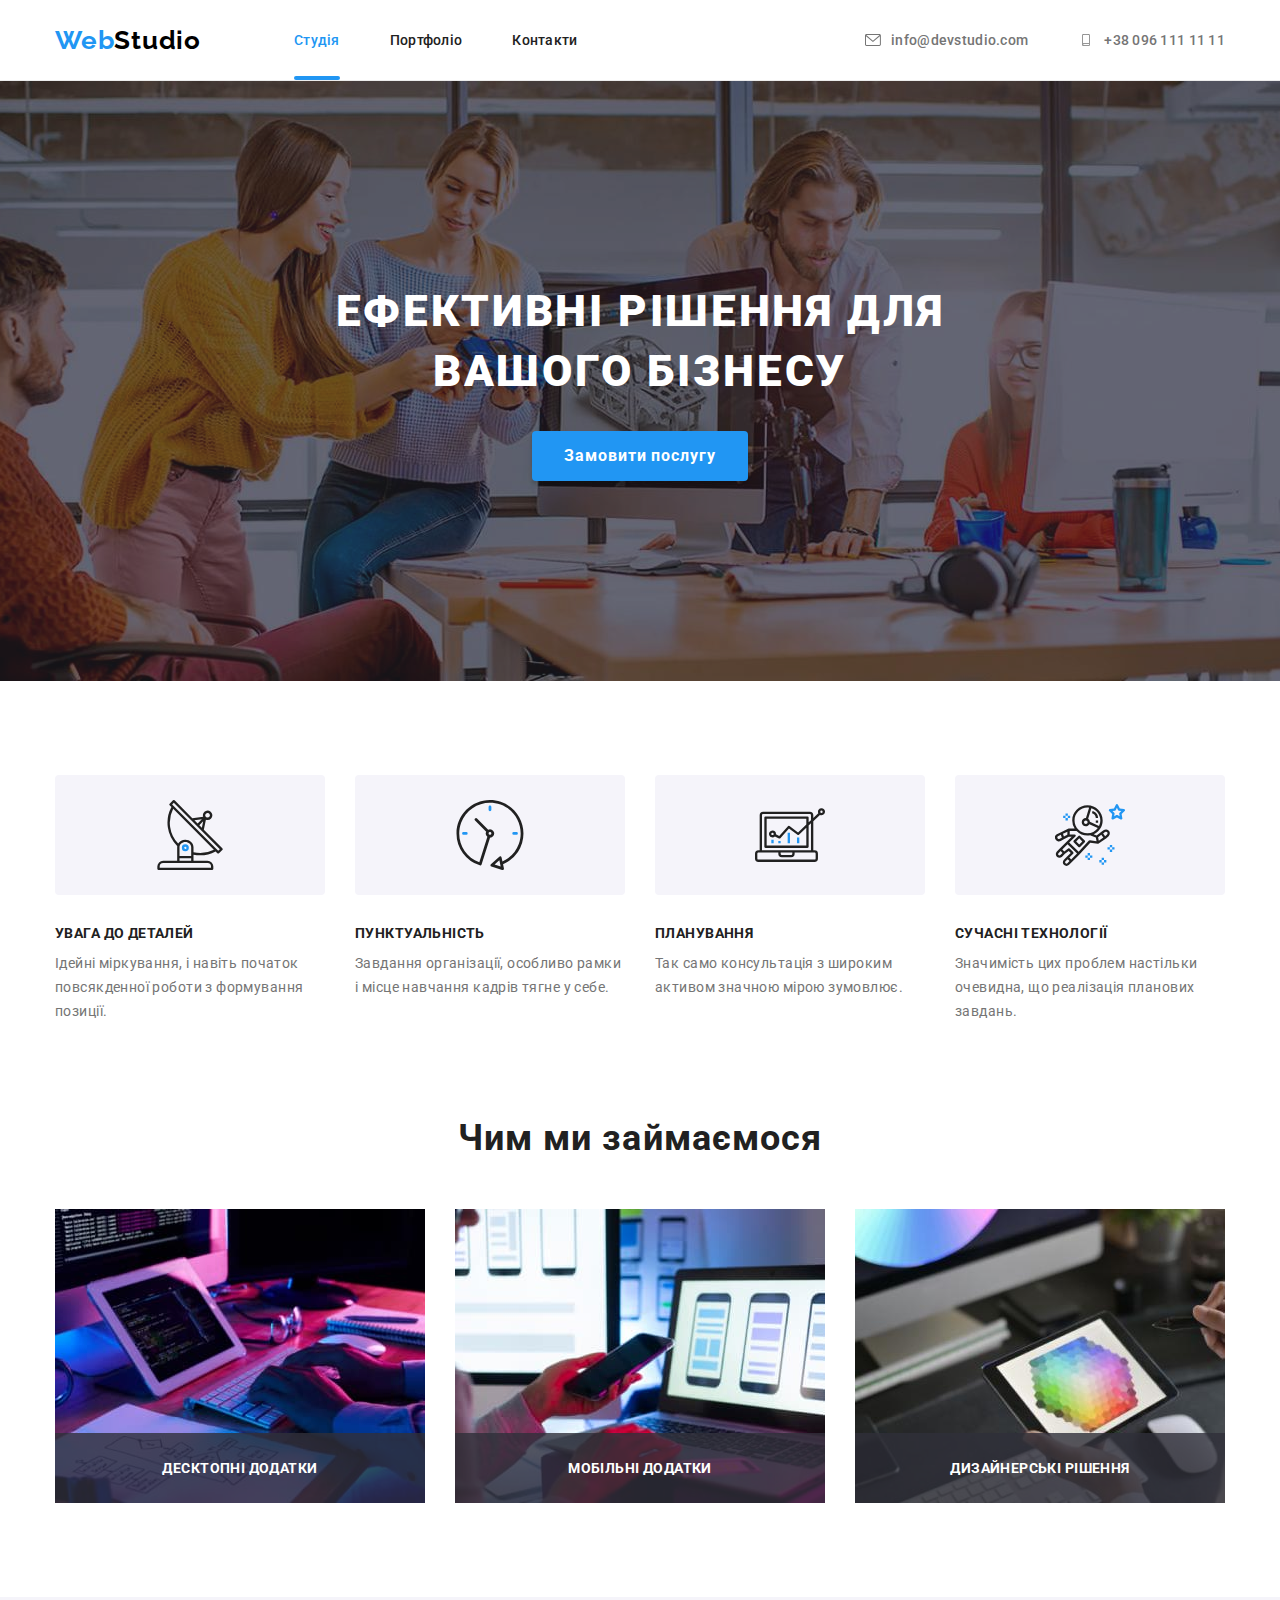
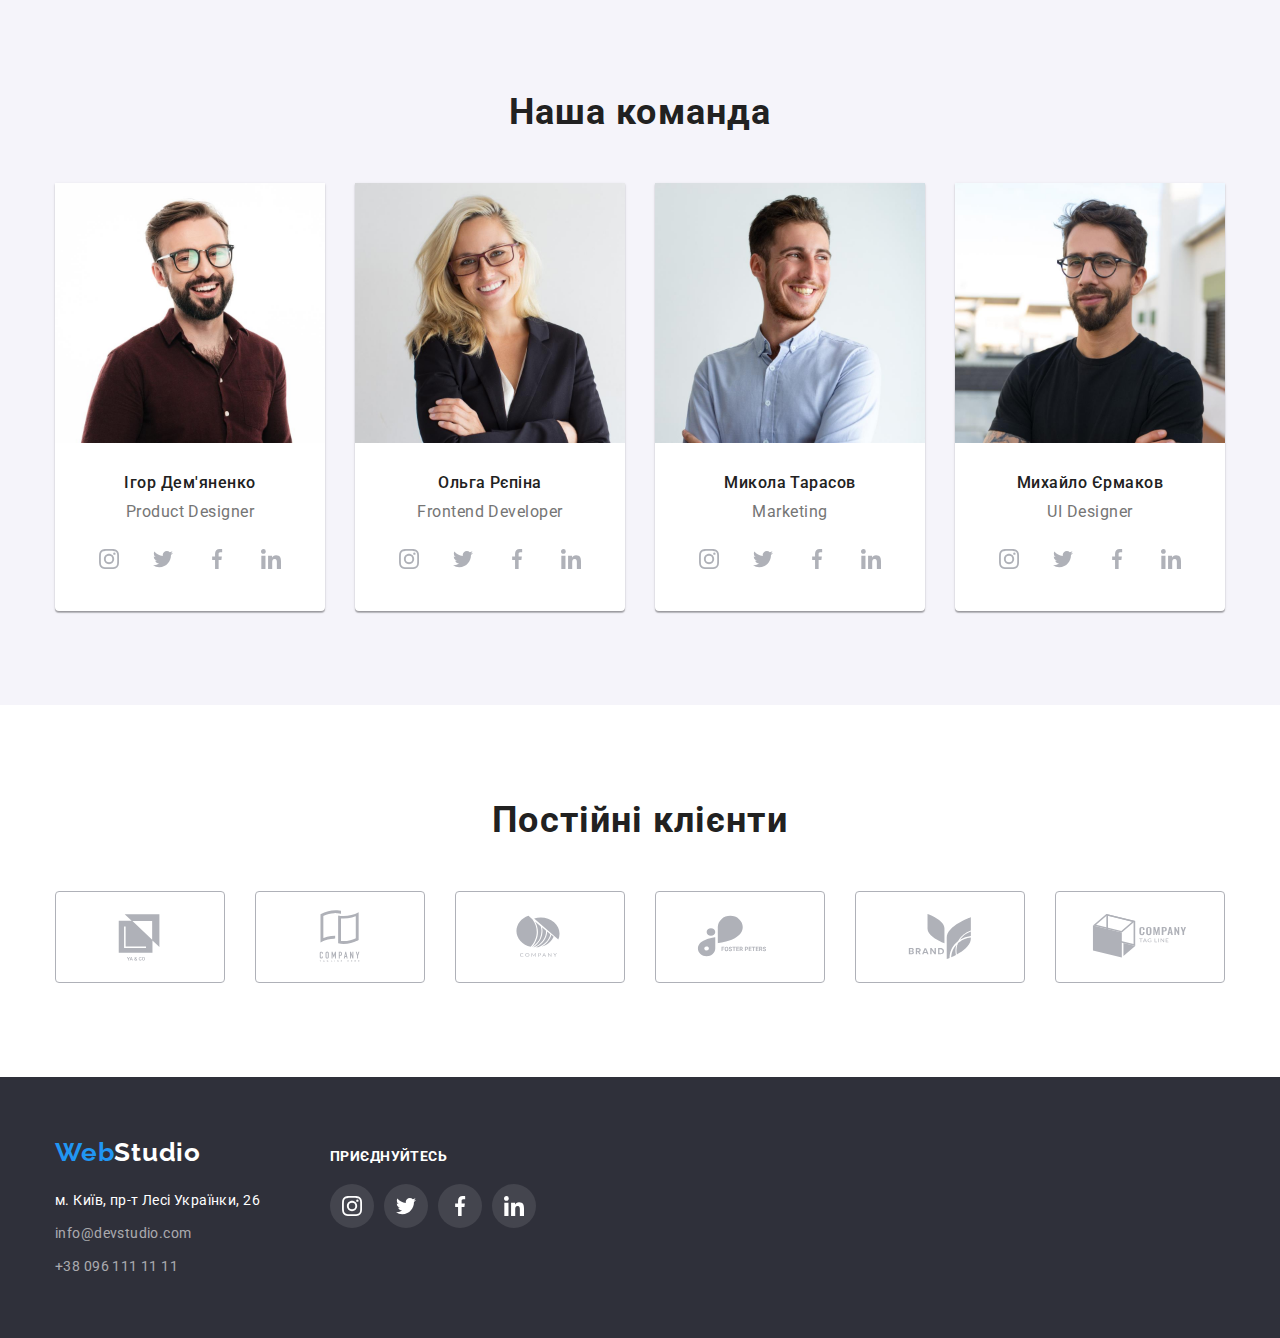
==== index.html @ 4a7755b4 "Initial commit" ====
<!DOCTYPE html>
<html lang="uk">
  <head>
    <meta charset="UTF-8" />
    <meta http-equiv="X-UA-Compatible" content="IE=edge" />
    <meta name="viewport" content="width=device-width, initial-scale=1.0" />
    <title>WebStudio</title>
    <!-- Fonts -->
    <link rel="preconnect" href="https://fonts.googleapis.com" />
    <link rel="preconnect" href="https://fonts.gstatic.com" crossorigin />
    <link
      href="https://fonts.googleapis.com/css2?family=Raleway:wght@700&family=Roboto:wght@400;500;700;900&display=swap"
      rel="stylesheet"
    />

    <!-- Modern normalized -->

    <link rel="stylesheet" href="./css/modern-normalized.css" />

    <!-- Custom styles -->
    <link rel="stylesheet" href="./css/styles.css" />
  </head>

  <body class="page">
    <header class="header">
      <div class="container header-container">
        <a class="logo" href="./index.html" lang="en"><span class="accent">Web</span>Studio</a>
        <nav class="nav">
          <ul class="list header-nav-list">
            <li class="list-item">
              <a class="header-nav-link link active" href="./index.html">Студія</a>
            </li>
            <li>
              <a class="header-nav-link link" href="./portfolio.html">Портфоліо</a>
            </li>
            <li>
              <a class="header-nav-link link" href="">Контакти</a>
            </li>
          </ul>
        </nav>

        <div class="header-contacts">
          <ul class="header-list-contacts list">
            <li class="list-item">
              <a class="header-nav-link link" href="mailto:info@devstudio.com" lang="en"
                ><svg class="icon-nav" width="16" height="12">
                  <use href="./images/icons.svg#envelope"></use>
                </svg>
                info@devstudio.com</a
              >
            </li>
            <li class="list-item">
              <a class="header-nav-link link" href="tel:+380961111111"
                ><svg class="icon-nav" width="16" height="12">
                  <use href="./images/icons.svg#smartphone"></use>
                </svg>
                +38 096 111 11 11</a
              >
            </li>
          </ul>
        </div>
      </div>
    </header>

    <main>
      <!-- Шапка-->
      <section class="section-tittle">
        <div class="container hero-container">
          <h1 class="maine-tittle">Ефективні рішення для вашого бізнесу</h1>
          <button class="maine-btn" type="button" data-modal-open>Замовити послугу</button>
        </div>
      </section>

      <!-- Особливості -->
      <section class="section-peculiarity section">
        <div class="container peculiarity-container">
          <h2 hidden>Опис особливостей</h2>
          <ul class="list-peculiarity list">
            <li>
              <div class="group-peculiarity">
                <svg class="peculiarity-icon" width="70" height="70">
                  <use href="./images/icons.svg#antenna"></use>
                </svg>
              </div>
              <h3 class="subtitle-peculiarity">УВАГА ДО ДЕТАЛЕЙ</h3>
              <p class="desc-peculiarity"
                >Ідейні міркування, і навіть початок повсякденної роботи з формування позиції.</p
              >
            </li>
            <li>
              <div class="group-peculiarity">
                <svg class="peculiarity-icon" width="70" height="70">
                  <use href="./images/icons.svg#clock"></use>
                </svg>
              </div>
              <h3 class="subtitle-peculiarity">ПУНКТУАЛЬНІСТЬ</h3>
              <p class="desc-peculiarity"
                >Завдання організації, особливо рамки і місце навчання кадрів тягне у себе.</p
              >
            </li>
            <li>
              <div class="group-peculiarity">
                <svg class="peculiarity-icon" width="70" height="70">
                  <use href="./images/icons.svg#diagram"></use>
                </svg>
              </div>
              <h3 class="subtitle-peculiarity">ПЛАНУВАННЯ</h3>
              <p class="desc-peculiarity"
                >Так само консультація з широким активом значною мірою зумовлює.</p
              >
            </li>
            <li>
              <div class="group-peculiarity">
                <svg class="peculiarity-icon" width="70" height="70">
                  <use href="./images/icons.svg#astronaut"></use>
                </svg>
              </div>
              <h3 class="subtitle-peculiarity">СУЧАСНІ ТЕХНОЛОГІЇ</h3>
              <p class="desc-peculiarity"
                >Значимість цих проблем настільки очевидна, що реалізація планових завдань.</p
              >
            </li>
          </ul>
        </div>
      </section>

      <!-- Чим ми займаємося -->
      <section class="section-benefits section">
        <div class="container benefits-container">
          <h2 class="title-benefits">Чим ми займаємося</h2>
          <div class="benefits-group">
            <ul class="list-benefits list">
              <li class="item-benefits">
                <div class="thumb-benefits">
                  <img
                    class="img-benefits img"
                    src="./images/web-studio/box-1.jpeg"
                    alt="фото роботи над версткою сайту"
                    width="370"
                    height="294"
                  />
                  <div class="thumb-benif-group"
                    ><p class="thumb-benif-desc">Десктопні додатки</p></div
                  >
                </div>
              </li>
              <li class="item-benefits">
                <div class="thumb-benefits">
                  <img
                    class="img-benefits img"
                    src="./images/web-studio/box-2.jpeg"
                    alt="фото адаптації сторінки на мобільни пристрої"
                    width="370"
                    height="294"
                  />
                  <div class="thumb-benif-group"
                    ><p class="thumb-benif-desc">Мобільні додатки</p></div
                  >
                </div>
              </li>
              <li class="item-benefits">
                <div class="thumb-benefits">
                  <img
                    class="img-benefits img"
                    src="./images/web-studio/box-3.jpeg"
                    alt="фото оптимізації кольорів"
                    width="370"
                    height="294"
                  />
                  <div class="thumb-benif-group"
                    ><p class="thumb-benif-desc">Дизайнерські рішення </p></div
                  >
                </div>
              </li>
            </ul>
          </div>
        </div>
      </section>

      <!-- Наша команда -->
      <section class="section-team section">
        <div class="container team-container">
          <h2 class="title-team">Наша команда</h2>

          <ul class="list-team list">
            <li class="item-team">
              <img
                class="img-team img"
                src="./images/teams/img-1.jpeg"
                alt="фото менеджера команди"
                width="270"
                height="260"
              />
              <div class="team-wrap">
                <h3 class="subtitle-team">Ігор Дем'яненко</h3>
                <p class="desc-team" lang="en">Product Designer</p>
                <ul class="socials list">
                  <li class="socials-item">
                    <a
                      class="socials-link link"
                      href=""
                      target="blank"
                      rel="noopener noreferrer"
                      aria-label="instagram"
                    >
                      <svg class="social-icon" height="20" width="20">
                        <use href="./images/icons.svg#instagram"></use>
                      </svg>
                    </a>
                  </li>
                  <li class="socials-item">
                    <a
                      class="socials-link link"
                      href=""
                      target="blank"
                      rel="noopener noreferrer"
                      aria-label="twitter"
                    >
                      <svg class="social-icon" height="20" width="20">
                        <use href="./images/icons.svg#twitter"></use>
                      </svg>
                    </a>
                  </li>
                  <li class="socials-item">
                    <a
                      class="socials-link link"
                      href=""
                      target="blank"
                      rel="noopener noreferrer"
                      aria-label="linkedin"
                    >
                      <svg class="social-icon" height="20" width="20">
                        <use href="./images/icons.svg#facebook"></use>
                      </svg>
                    </a>
                  </li>
                  <li class="socials-item">
                    <a
                      class="socials-link link"
                      href=""
                      target="blank"
                      rel="noopener noreferrer"
                      aria-label="facebook"
                    >
                      <svg class="social-icon" height="20" width="20">
                        <use href="./images/icons.svg#linkedin"></use>
                      </svg>
                    </a>
                  </li>
                </ul>
              </div>
            </li>
            <li class="item-team">
              <img
                class="img-team img"
                src="./images/teams/img-2.jpeg"
                alt="фото менеджера команди"
                width="270"
                height="260"
              />
              <div class="team-wrap">
                <h3 class="subtitle-team">Ольга Рєпіна</h3>
                <p class="desc-team" lang="en">Frontend Developer</p>
                <ul class="socials list">
                  <li class="socials-item">
                    <a
                      class="socials-link link"
                      href=""
                      target="blank"
                      rel="noopener noreferrer"
                      aria-label="instagram"
                    >
                      <svg class="social-icon" height="20" width="20">
                        <use href="./images/icons.svg#instagram"></use>
                      </svg>
                    </a>
                  </li>
                  <li class="socials-item">
                    <a
                      class="socials-link link"
                      href=""
                      target="blank"
                      rel="noopener noreferrer"
                      aria-label="twitter"
                    >
                      <svg class="social-icon" height="20" width="20">
                        <use href="./images/icons.svg#twitter"></use>
                      </svg>
                    </a>
                  </li>
                  <li class="socials-item">
                    <a
                      class="socials-link link"
                      href=""
                      target="blank"
                      rel="noopener noreferrer"
                      aria-label="linkedin"
                    >
                      <svg class="social-icon" height="20" width="20">
                        <use href="./images/icons.svg#facebook"></use>
                      </svg>
                    </a>
                  </li>
                  <li class="socials-item">
                    <a
                      class="socials-link link"
                      href=""
                      target="blank"
                      rel="noopener noreferrer"
                      aria-label="facebook"
                    >
                      <svg class="social-icon" height="20" width="20">
                        <use href="./images/icons.svg#linkedin"></use>
                      </svg>
                    </a>
                  </li>
                </ul>
              </div>
            </li>
            <li class="item-team">
              <img
                class="img-team img"
                src="./images/teams/img-3.jpeg"
                alt="фото менеджера команди"
                width="270"
                height="260"
              />
              <div class="team-wrap">
                <h3 class="subtitle-team">Микола Тарасов</h3>
                <p class="desc-team" lang="en">Marketing</p>
                <ul class="socials list">
                  <li class="socials-item">
                    <a
                      class="socials-link link"
                      href=""
                      target="blank"
                      rel="noopener noreferrer"
                      aria-label="instagram"
                    >
                      <svg class="social-icon" height="20" width="20">
                        <use href="./images/icons.svg#instagram"></use>
                      </svg>
                    </a>
                  </li>
                  <li class="socials-item">
                    <a
                      class="socials-link link"
                      href=""
                      target="blank"
                      rel="noopener noreferrer"
                      aria-label="twitter"
                    >
                      <svg class="social-icon" height="20" width="20">
                        <use href="./images/icons.svg#twitter"></use>
                      </svg>
                    </a>
                  </li>
                  <li class="socials-item">
                    <a
                      class="socials-link link"
                      href=""
                      target="blank"
                      rel="noopener noreferrer"
                      aria-label="linkedin"
                    >
                      <svg class="social-icon" height="20" width="20">
                        <use href="./images/icons.svg#facebook"></use>
                      </svg>
                    </a>
                  </li>
                  <li class="socials-item">
                    <a
                      class="socials-link link"
                      href=""
                      target="blank"
                      rel="noopener noreferrer"
                      aria-label="facebook"
                    >
                      <svg class="social-icon" height="20" width="20">
                        <use href="./images/icons.svg#linkedin"></use>
                      </svg>
                    </a>
                  </li>
                </ul>
              </div>
            </li>
            <li class="item-team">
              <img
                class="img-team img"
                src="./images/teams/img-4.jpeg"
                alt="фото менеджера команди"
                width="270"
                height="260"
              />
              <div class="team-wrap">
                <h3 class="subtitle-team">Михайло Єрмаков</h3>
                <p class="desc-team" lang="en">UI Designer</p>
                <ul class="socials list">
                  <li class="socials-item">
                    <a
                      class="socials-link link"
                      href=""
                      target="blank"
                      rel="noopener noreferrer"
                      aria-label="instagram"
                    >
                      <svg class="social-icon" height="20" width="20">
                        <use href="./images/icons.svg#instagram"></use>
                      </svg>
                    </a>
                  </li>
                  <li class="socials-item">
                    <a
                      class="socials-link link"
                      href=""
                      target="blank"
                      rel="noopener noreferrer"
                      aria-label="twitter"
                    >
                      <svg class="social-icon" height="20" width="20">
                        <use href="./images/icons.svg#twitter"></use>
                      </svg>
                    </a>
                  </li>
                  <li class="socials-item">
                    <a
                      class="socials-link link"
                      href=""
                      target="blank"
                      rel="noopener noreferrer"
                      aria-label="linkedin"
                    >
                      <svg class="social-icon" height="20" width="20">
                        <use href="./images/icons.svg#facebook"></use>
                      </svg>
                    </a>
                  </li>
                  <li class="socials-item">
                    <a
                      class="socials-link link"
                      href=""
                      target="blank"
                      rel="noopener noreferrer"
                      aria-label="facebook"
                    >
                      <svg class="social-icon" height="20" width="20">
                        <use href="./images/icons.svg#linkedin"></use>
                      </svg>
                    </a>
                  </li>
                </ul>
              </div>
            </li>
          </ul>
        </div>
      </section>

      <!--Постійні Клієнти-->
      <section class="clients">
        <div class="container">
          <h2 class="section-title">Постійні клієнти</h2>
          <ul class="client-list list">
            <li class="clients-item">
              <a href="#" class="link clients-link">
                <svg class="clients-icon" width="106" height="60">
                  <use href="./images/icons.svg#logo"></use>
                </svg> </a
            ></li>
            <li class="clients-item">
              <a href="#" class="link clients-link">
                <svg class="clients-icon" width="106" height="60">
                  <use href="./images/icons.svg#logo-1"></use>
                </svg>
              </a>
            </li>
            <li class="clients-item">
              <a href="#" class="link clients-link">
                <svg class="clients-icon" width="106" height="60">
                  <use href="./images/icons.svg#logo-2"></use></svg></a
            ></li>
            <li class="clients-item">
              <a href="#" class="link clients-link">
                <svg class="clients-icon" width="106" height="60">
                  <use href="./images/icons.svg#logo-3"></use></svg></a
            ></li>
            <li class="clients-item">
              <a href="#" class="link clients-link">
                <svg class="clients-icon" width="106" height="60">
                  <use href="./images/icons.svg#logo-4"></use></svg></a
            ></li>
            <li class="clients-item">
              <a href="#" class="link clients-link">
                <svg class="clients-icon" width="106" height="60">
                  <use href="./images/icons.svg#logo-5"></use></svg></a
            ></li>
          </ul>
        </div>
      </section>
    </main>

    <footer class="footer">
      <div class="container footer-container">
        <div class="group-footer">
          <a class="logo-footer" href="./index.html" lang="en">
            <span class="accent">Web</span>Studio</a
          >
          <address class="contacts-adress">
            <ul class="list">
              <li class="list-item-contacts">
                <a
                  class="link address"
                  href="https://goo.gl/maps/JGpB8rqsACKzJYv68"
                  target="_blank"
                  rel="noopener noreferrer"
                  >м. Київ, пр-т Лесі Українки, 26</a
                >
              </li>
              <li class="list-item-contacts">
                <a class="footer-contacts link" href="mailto:info@devstudio.com" lang="en"
                  >info@devstudio.com</a
                >
              </li>
              <li class="list-item-contacts">
                <a class="footer-contacts link" href="tel:+380961111111">+38 096 111 11 11</a>
              </li>
            </ul>
          </address>
        </div>

        <div class="social-links">
          <p class="footer-title">приєднуйтесь</p>
          <ul class="footer-socials list">
            <li class="item"
              ><a
                class="link footer-socials-link"
                href="#"
                target="_blank"
                rel="noreferrer noopener"
                ><svg class="footer-socials-icon" width="20" height="20">
                  <use href="./images/icons.svg#instagram"></use></svg></a
            ></li>
            <li class="item"
              ><a
                class="link footer-socials-link"
                href="#"
                target="_blank"
                rel="noreferrer noopener"
                ><svg class="footer-socials-icon" width="20" height="20">
                  <use href="./images/icons.svg#twitter"></use></svg></a
            ></li>
            <li class="item"
              ><a
                class="link footer-socials-link"
                href="#"
                target="_blank"
                rel="noreferrer noopener"
                ><svg class="footer-socials-icon" width="20" height="20">
                  <use href="./images/icons.svg#facebook"></use></svg></a
            ></li>
            <li class="item"
              ><a
                class="link footer-socials-link"
                href="#"
                target="_blank"
                rel="noreferrer noopener"
              >
                <svg class="footer-socials-icon" width="20" height="20">
                  <use href="./images/icons.svg#linkedin"></use>
                </svg>
              </a>
            </li>
          </ul>
        </div>
      </div>
    </footer>

    <!-- Modal window -->

    <div class="backdrop is-hidden" data-modal>
      <div class="modal">
        <button class="close-btn" type="button" data-modal-close>
          <svg class="close-window" width="30" height="30">
            <use href="./images/icons.svg#icon-close-black"></use>
          </svg>
        </button>
      </div>
    </div>

    <script src="./js/modal.js"></script>
  </body>
</html>
---- css/modern-normalized.css ----
/**
 * Minified by jsDelivr using clean-css v4.2.3.
 * Original file: /npm/modern-normalize@1.1.0/modern-normalize.css
 *
 * Do NOT use SRI with dynamically generated files! More information: https://www.jsdelivr.com/using-sri-with-dynamic-files
 */
/*! modern-normalize v1.1.0 | MIT License | https://github.com/sindresorhus/modern-normalize */
*,
::after,
::before {
  box-sizing: border-box;
}
html {
  -moz-tab-size: 4;
  tab-size: 4;
}
html {
  line-height: 1.15;
  -webkit-text-size-adjust: 100%;
}
body {
  margin: 0;
}
body {
  font-family: system-ui, -apple-system, 'Segoe UI', Roboto, Helvetica, Arial, sans-serif,
    'Apple Color Emoji', 'Segoe UI Emoji';
}
hr {
  height: 0;
  color: inherit;
}
abbr[title] {
  text-decoration: underline dotted;
}
b,
strong {
  font-weight: bolder;
}
code,
kbd,
pre,
samp {
  font-family: ui-monospace, SFMono-Regular, Consolas, 'Liberation Mono', Menlo, monospace;
  font-size: 1em;
}
small {
  font-size: 80%;
}
sub,
sup {
  font-size: 75%;
  line-height: 0;
  position: relative;
  vertical-align: baseline;
}
sub {
  bottom: -0.25em;
}
sup {
  top: -0.5em;
}
table {
  text-indent: 0;
  border-color: inherit;
}
button,
input,
optgroup,
select,
textarea {
  font-family: inherit;
  font-size: 100%;
  line-height: 1.15;
  margin: 0;
}
button,
select {
  text-transform: none;
}
[type='button'],
[type='reset'],
[type='submit'],
button {
  -webkit-appearance: button;
}
::-moz-focus-inner {
  border-style: none;
  padding: 0;
}
:-moz-focusring {
  outline: 1px dotted ButtonText;
}
:-moz-ui-invalid {
  box-shadow: none;
}
legend {
  padding: 0;
}
progress {
  vertical-align: baseline;
}
::-webkit-inner-spin-button,
::-webkit-outer-spin-button {
  height: auto;
}
[type='search'] {
  -webkit-appearance: textfield;
  outline-offset: -2px;
}
::-webkit-search-decoration {
  -webkit-appearance: none;
}
::-webkit-file-upload-button {
  -webkit-appearance: button;
  font: inherit;
}
summary {
  display: list-item;
}
/*# sourceMappingURL=/sm/b8ae781793ee4eb86edef3f2a2ac43a5575d063ed8cd287d7553f9f1b2776616.map */
---- css/styles.css ----
:root {
  /* Fonts */
  --maine-font: 'Roboto', sans-serif;
  --secondary-font: 'Raleway', sans-serif;
  /* Text colors */
  --maine-txt-cl: #212121;
  --gray-txt-cl: #757575;
  --light-txt-cl: #ffffff;
  --accent-txt-cl: #2196f3;
  --gray-txt-cl-60: rgba(255, 255, 255, 0.6);

  /* Background colors */
  --accent-bgd-cl: #2196f3;
  --black-bgd-cl: #2f303a;
  --gray-bgd-cl: #f5f4fa;
  --gray-bgd-btn-cl: #f5f4fa;
  --gray-bgd-icon-cl: #afb1b8;
  --gray-bgd-icon-footer-cl: linear-gradient(0deg, rgba(0, 0, 0, 0.2), rgba(0, 0, 0, 0.2)),
    rgba(255, 255, 255, 0.1);

  /* Others */

  --grey-border-cl: #ececec;
  --light-border-cl: #eeeeee;
  --animation-hover: 250ms cubic-bezier(0.4, 0, 0.2, 1);
  --animation-modal: 500ms cubic-bezier(0.4, 0, 0.2, 1);
}

/* Reset */
h1,
h2,
h3,
h4,
h5,
h6,
p {
  margin: 0;
}

.list {
  list-style: none;
  padding-left: 0;
  margin: 0;
}

.link {
  text-decoration: none;
  color: currentColor;
}

/* Base styles */

.page {
  font-family: var(--maine-font);
  color: var(--maine-txt-cl);
}

.container {
  width: 1200px;
  padding-left: 15px;
  padding-right: 15px;
  margin-left: auto;
  margin-right: auto;

  /* outline: 2px solid red;
  outline-offset: -2px; */
}

.section {
  padding-top: 94px;
  padding-bottom: 94px;
}

.img {
  display: block;
  max-width: 100%;
  height: auto;
}

/* Header */

.header {
  background-color: #ffffff;

  border-bottom: 1px solid var(--grey-border-cl);
}

.header-container {
  display: flex;
  align-items: center;
}

.logo {
  font-weight: 700;
  font-size: 26px;
  line-height: calc(31 / 26);
  letter-spacing: 0.03em;
  font-family: var(--secondary-font);
  margin-right: 93px;

  color: #000000;
  text-decoration: none;
}

.accent {
  color: var(--accent-txt-cl);
}

.header-nav-link {
  display: flex;
  align-items: center;
  font-weight: 500;
  font-size: 14px;
  line-height: calc(16 / 14);
  letter-spacing: 0.02em;
  cursor: pointer;
  padding-bottom: 32px;
  padding-top: 32px;

  transition: color var(--animation-hover);
}

.active {
  display: block;
  position: relative;
  color: var(--accent-txt-cl);
}

.active::after {
  content: '';
  position: absolute;
  width: 100%;
  height: 4px;
  left: 0;
  bottom: 0;
  background: var(--accent-bgd-cl);
  border-radius: 2px;
}

.header-nav-link:hover,
.header-nav-link:focus {
  color: var(--accent-txt-cl);
}

.header-list-contacts {
  color: var(--gray-txt-cl);
}

.header-nav-list {
  display: flex;
  align-items: center;
  gap: 50px;
}

.header-contacts {
  display: flex;
  align-items: center;
  margin-left: auto;
}

.header-list-contacts {
  display: flex;
  align-items: center;
  gap: 50px;
}

.icon-nav {
  margin-right: 10px;
  fill: var(--gray-txt-cl);
  transition: fill var(--animation-hover);
}

.header-nav-link:hover .icon-nav,
.header-nav-link:focus .icon-nav {
  fill: var(--accent-bgd-cl);
}

/* Шапка */
.section-tittle {
  max-width: 1600px;
  margin-left: auto;
  margin-right: auto;
  background-image: url(../images/hero/overlay.png), url(../images/hero/hero-img.jpeg);
  background-position: center;
  background-repeat: no-repeat;
  background-size: cover;

  background-color: var(--black-bgd-cl);
  padding: 200px 0 200px;
}

.hero-container {
  align-items: center;
}

.maine-tittle {
  font-weight: 900;
  font-size: 44px;
  line-height: calc(60 / 44);
  text-align: center;
  letter-spacing: 0.06em;
  text-transform: uppercase;
  color: var(--light-txt-cl);
  width: 696px;

  margin-left: auto;
  margin-right: auto;
  margin-bottom: 30px;
}

.maine-btn {
  margin-left: auto;
  margin-right: auto;
  display: block;
  padding: 10px 32px;

  background-color: var(--accent-bgd-cl);
  color: var(--light-txt-cl);
  font-weight: 700;
  font-size: 16px;
  line-height: calc(30 / 16);
  letter-spacing: 0.06em;
  box-shadow: 0px 4px 4px rgba(0, 0, 0, 0.15);
  border-radius: 4px;
  border: none;
  font-family: inherit;
}
.maine-btn:hover,
.maine-btn:focus {
  cursor: pointer;
}

/* Особливості */

.peculiarity-container {
  display: flex;
  align-items: center;
}

.list-peculiarity {
  display: flex;
  gap: 30px;
}

.group-peculiarity {
  height: 120px;
  width: 270px;
  margin-bottom: 30px;
  background-color: var(--gray-bgd-cl);
  border-radius: 4px;
  display: flex;
  align-items: center;
  justify-content: center;
}

.subtitle-peculiarity {
  margin-bottom: 10px;

  font-size: 14px;
  line-height: calc(16 / 14);
  letter-spacing: 0.03em;
  text-transform: uppercase;
}

.desc-peculiarity {
  font-size: 14px;
  line-height: calc(24 / 14);
  letter-spacing: 0.03em;
  color: var(--gray-txt-cl);
}

/* Чим ми займаємось */

.section-benefits {
  padding-top: 0;
}

.title-benefits {
  font-size: 36px;
  line-height: calc(42 / 36);
  text-align: center;
  letter-spacing: 0.03em;
  margin-bottom: 50px;
}

.list-benefits {
  display: flex;
  gap: 30px;
}

.thumb-benefits {
  position: relative;
}

.thumb-benif-group {
  width: 370px;
  height: 70px;
  background-color: rgba(47, 48, 58, 0.8);
  position: absolute;
  bottom: 0;
  left: 0;

  display: flex;
  align-items: center;
  justify-content: center;
}

.thumb-benif-desc {
  font-weight: 700;
  font-size: 14px;
  line-height: calc(16 / 14);
  text-align: center;
  letter-spacing: 0.03em;
  text-transform: uppercase;
  color: var(--light-txt-cl);

  position: relative;
}

/* Наша команда */

.section-team {
  background-color: var(--gray-bgd-cl);
}

.title-team {
  font-size: 36px;
  line-height: calc(42 / 36);
  text-align: center;
  letter-spacing: 0.03em;
  margin-bottom: 50px;
}

.list-team {
  display: flex;
  gap: 30px;
}

.item-team {
  min-width: 270px;

  background: #ffffff;
  box-shadow: 0px 1px 3px rgba(0, 0, 0, 0.12), 0px 1px 1px rgba(0, 0, 0, 0.14),
    0px 2px 1px rgba(0, 0, 0, 0.2);
  border-radius: 0px 0px 4px 4px;
}

/* .img-team {
  margin-bottom: 30px;
} */

.subtitle-team {
  font-weight: 500;
  font-size: 16px;
  line-height: calc(19 / 16);
  text-align: center;
  letter-spacing: 0.03em;
  margin-bottom: 10px;
}

.desc-team {
  font-size: 16px;
  line-height: calc(19 / 16);
  text-align: center;
  letter-spacing: 0.03em;
  color: var(--gray-txt-cl);
  margin-bottom: 16px;
}

/* socials */

.team-wrap {
  padding-bottom: 30px;
  padding-top: 30px;
}

.socials {
  display: flex;
  gap: 10px;
  justify-content: center;
}

.socials-link {
  display: flex;
  align-items: center;
  justify-content: center;
  width: 44px;
  height: 44px;
  border-radius: 50%;

  background-color: var(--light-txt-cl);

  transition: background-color var(--animation-hover);
}

.social-icon {
  fill: var(--gray-bgd-icon-cl);

  transition: fill var(--animation-hover);
}

.socials-link:hover .social-icon,
.socials-link:focus .social-icon {
  fill: var(--light-txt-cl);
}

.socials-link:hover,
.socials-link:focus {
  background-color: var(--accent-bgd-cl);
}

/* Постійні клієнти */
.section-title {
  font-size: 36px;
  line-height: calc(42 / 36);
  text-align: center;
  letter-spacing: 0.03em;
  margin-bottom: 50px;
}
.clients {
  padding-top: 94px;
  padding-bottom: 94px;
}

.client-list {
  display: flex;
  justify-content: space-between;
  margin-top: 50px;
}

.clients-link {
  display: flex;
  width: 170px;
  height: 92px;
  border: 1px solid var(--gray-bgd-icon-cl);
  border-radius: 4px;
  justify-content: center;
  align-items: center;

  transition: border 250ms var(--animation-hover);
}
.clients-icon {
  fill: var(--gray-bgd-icon-cl);
  transition: fill var(--animation-hover);
}

.clients-link:hover,
.clients-link:focus {
  border: 1px solid var(--accent-txt-cl);
}

.clients-link:hover .clients-icon,
.clients-link:focus .clients-icon {
  fill: var(--accent-txt-cl);
}

/* Портфоліо */

.list-btn {
  display: flex;
  justify-content: center;
  gap: 8px;
  margin-bottom: 50px;
}
.list-btn .btn {
  font-weight: 500;
  font-size: 16px;
  line-height: calc(26 / 16);
  letter-spacing: 0.03em;
  background-color: var(--gray-bgd-btn-cl);
  color: var(--maine-txt-cl);

  cursor: pointer;
  border: none;
  border-radius: 4px;
  padding: 6px 22px;

  transition: color var(--animation-hover), background-color var(--animation-hover),
    box-shadow var(--animation-hover);
}

.list-btn .btn:focus,
.list-btn .btn:hover {
  color: var(--light-txt-cl);
  background-color: var(--accent-bgd-cl);
  box-shadow: 0px 3px 1px rgba(0, 0, 0, 0.1), 0px 1px 2px rgba(0, 0, 0, 0.08),
    0px 2px 2px rgba(0, 0, 0, 0.12);
}

.portfolio-cards {
  display: flex;
}
.cards-list-portfolio {
  display: flex;
  gap: 30px;
  flex-wrap: wrap;
}

.cards-item-portfolio {
  background: #ffffff;
  /* width: 370px; */
}

.cards-link-portfolio {
  display: block;

  transition: box-shadow var(--animation-hover);
}

.cards-link-portfolio:hover,
.cards-link-portfolio:focus {
  box-shadow: 0px 1px 1px rgba(0, 0, 0, 0.12), 0px 4px 4px rgba(0, 0, 0, 0.06),
    1px 4px 6px rgba(0, 0, 0, 0.16);
}

.group-bottom-cards {
  padding-left: 24px;
  padding-top: 20px;
  padding-bottom: 20px;
  border: 1px solid var(--light-border-cl);
  border-top: transparent;
}

.subtitle-portfolio {
  font-size: 18px;
  line-height: calc(36 / 18);
  letter-spacing: 0.06em;
  color: var(--maine-txt-cl);

  margin-bottom: 4px;
}

.desc-portfolio {
  font-size: 16px;
  line-height: calc(30 / 16);
  letter-spacing: 0.03em;
  color: var(--gray-txt-cl);
}

.thumb-cards {
  position: relative;
  overflow: hidden;
}

.overlay {
  position: absolute;
  top: 0;
  left: 0;
  width: 100%;
  height: 101%;
  padding: 63px 24px;

  transform: translateY(101%);

  display: flex;
  align-items: center;
  justify-content: center;

  background-color: rgba(33, 150, 243, 0.9);
  transition: transform var(--animation-hover);
}

.overlay-desc {
  font-weight: 400;
  font-size: 18px;
  line-height: calc(28 / 18);
  letter-spacing: 0.03em;

  color: var(--light-txt-cl);
}

.cards-link-portfolio:hover .overlay {
  transform: translateY(0);
}

/* Footer */

.footer {
  background-color: var(--black-bgd-cl);
  padding-top: 60px;
  padding-bottom: 60px;
}

.footer-container {
  display: flex;
  align-items: baseline;
}

.logo-footer {
  font-weight: 700;
  font-size: 26px;
  line-height: calc(31 / 26);
  letter-spacing: 0.03em;
  font-family: var(--secondary-font);
  color: var(--light-txt-cl);
  text-decoration: none;
  display: block;
  margin-bottom: 20px;
}

.contacts-adress {
  font-style: inherit;
  font-weight: 400;
  font-size: 14px;
  line-height: calc(24 / 14);
  letter-spacing: 0.03em;
}

.contacts-adress .link {
  transition: color var(--animation-hover);
}

.contacts-adress .link:hover,
.contacts-adress .link:focus {
  color: var(--accent-txt-cl);
}

.list-item-contacts:not(:last-child) {
  margin-bottom: 9px;
}

.address {
  color: var(--light-txt-cl);
  display: block;
}

.footer-contacts {
  color: var(--gray-txt-cl-60);
}

/* Socials */

.social-links {
  /* margin-top: 72px; */
  margin-left: 70px;
}

.footer-title {
  margin-bottom: 20px;
  font-weight: 700;
  font-size: 14px;
  line-height: calc(16 / 14);
  letter-spacing: 0.03em;
  text-transform: uppercase;
  color: var(--light-txt-cl);
}
.footer-socials {
  display: flex;
  gap: 10px;
}

.footer-socials-link {
  display: flex;
  width: 44px;
  height: 44px;
  align-items: center;
  justify-content: center;
  background-color: rgba(255, 255, 255, 0.1);
  border-radius: 50%;

  transition: background-color var(--animation-hover);
}

.footer-socials-icon {
  fill: var(--light-txt-cl);
}

.footer-socials-link:hover,
.footer-socials-link:focus {
  background-color: var(--accent-bgd-cl);
}

/* Modal window  */

.backdrop {
  position: fixed;
  top: 0;
  left: 0;
  z-index: 100;

  width: 100%;
  height: 100%;

  background-color: rgba(0, 0, 0, 0.2);
  transition: opacity var(--animation-hover);
}

.backdrop.is-hidden {
  opacity: 0;
  pointer-events: none;
  visibility: hidden;
}

.backdrop.is-hidden .modal {
  transform: translate(-200%, -100%) scale(0.7) rotate(-360deg);
  transition: visibility var(--animation-modal), transform var(--animation-modal);
}

.modal {
  position: absolute;
  top: 50%;
  left: 50%;

  width: 528px;
  height: 581px;

  background-color: var(--light-txt-cl);
  box-shadow: 0px 1px 3px rgba(0, 0, 0, 0.12), 0px 1px 1px rgba(0, 0, 0, 0.14),
    0px 2px 1px rgba(0, 0, 0, 0.2);
  border-radius: 4px;

  transform: translate(-50%, -50%) scale(1) rotate(360deg);
  transition: transform var(--animation-modal);

  /* animation: anim-modal 1500ms linear; */
}

/* @keyframes anim-modal {
  0% {
    opacity: 0;
  }

  50% {
    opacity: 0.5;
  }

  100% {
    opacity: 1;
  }
} */

.close-btn {
  position: absolute;
  top: 8px;
  right: 8px;

  display: flex;
  align-items: center;
  justify-content: center;

  width: 30px;
  height: 30px;

  padding: 0;
  border-radius: 50%;
  border: 1px solid rgba(0, 0, 0, 0.1);
  background-color: #ffffff;
  cursor: pointer;
}
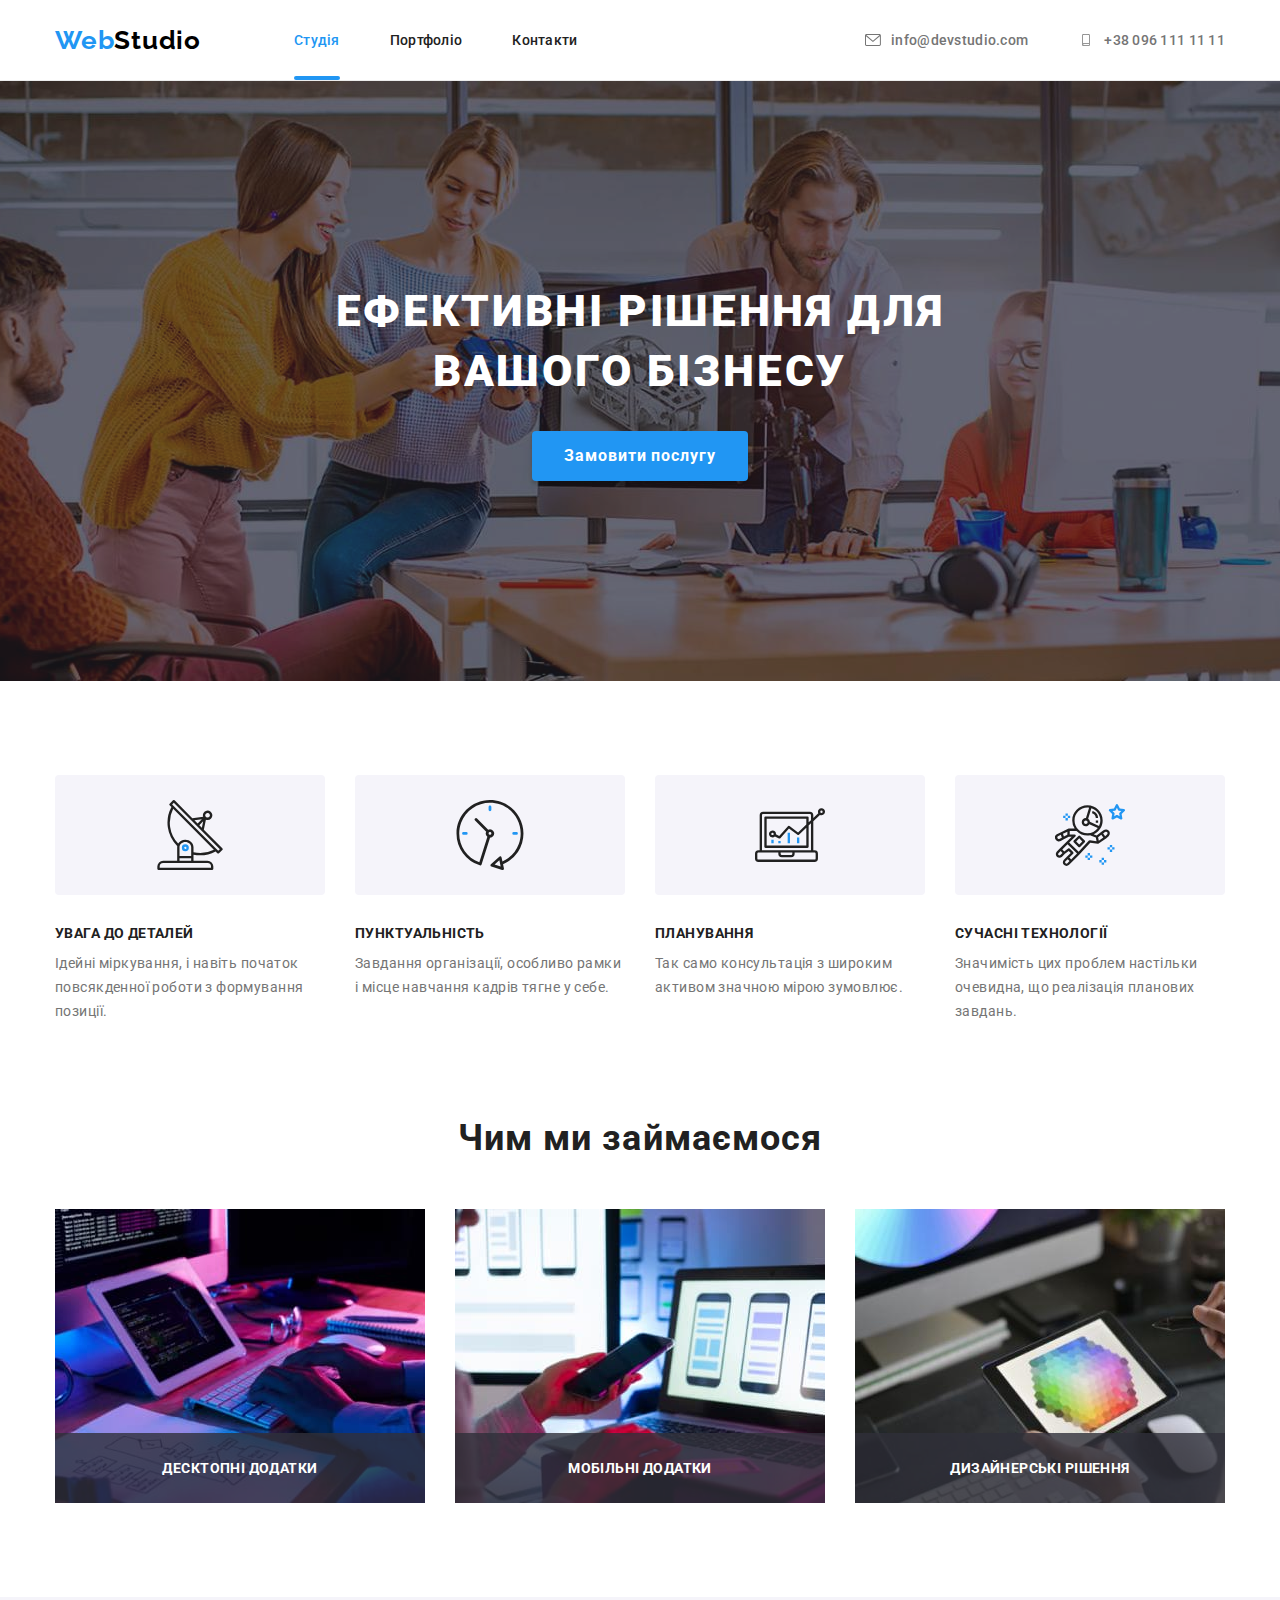
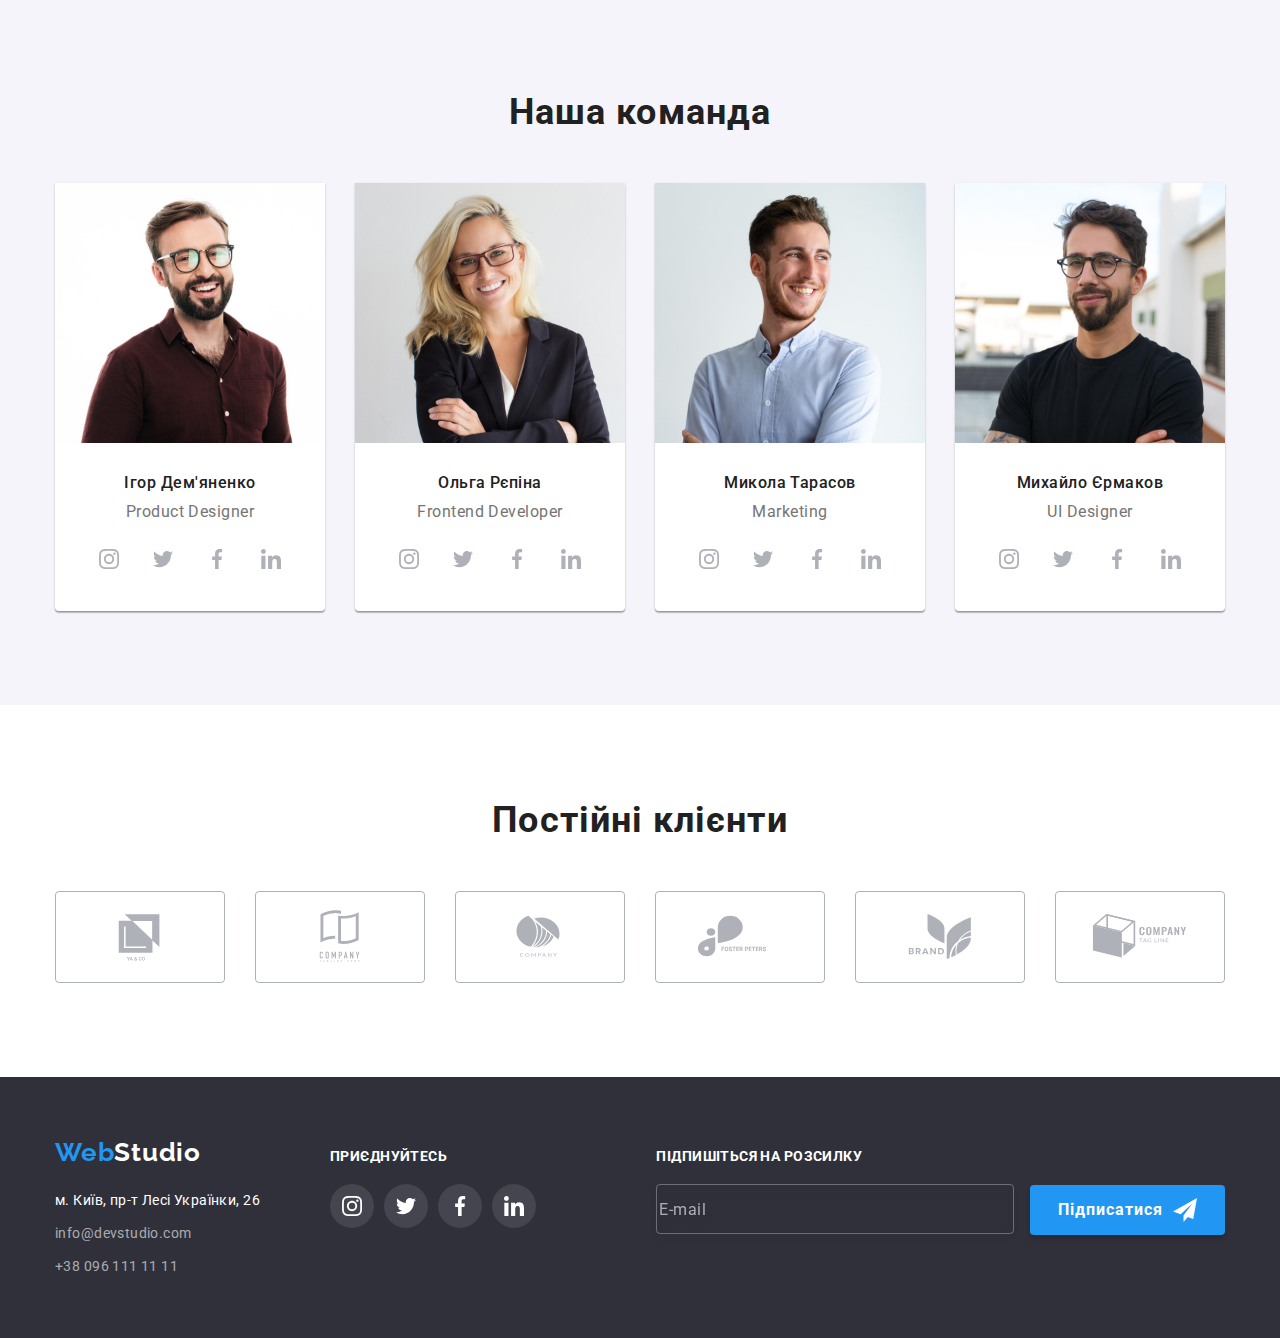
==== commit 15c75289: "add form group" ====
--- a/index.html
+++ b/index.html
@@ -571,6 +571,25 @@
             </li>
           </ul>
         </div>
+
+        <div class="footer-form-group">
+          <form class="footer-email-form" name="footer-email-form">
+            <strong class="footer-title-txt">Підпишіться на розсилку</strong>
+            <label class="footer-email-label">
+              <input
+                class="footer-email-input"
+                name="footer-email-input"
+                type="email"
+                placeholder="E-mail"
+              />
+            </label>
+
+            <button class="footer-btn btn" type="submit"> Підписатися </button>
+            <svg class="footer-btn-icon" width="24" height="24">
+              <use class="" href="./images/icons.svg#icon-send"></use>
+            </svg>
+          </form>
+        </div>
       </div>
     </footer>
 
@@ -583,6 +602,81 @@
             <use href="./images/icons.svg#icon-close-black"></use>
           </svg>
         </button>
+
+        <form class="register-form" name="register-form">
+          <strong class="register-form-title">Залиште свої дані, ми вам передзвонимо</strong>
+
+          <div class="register-form-group" role="group">
+            <label class="register-form-field">
+              <span class="register-form-labbel">Ім'я</span>
+              <input
+                class="register-form-input"
+                type="text"
+                name="register-form-input"
+                required
+                minlength="3"
+              />
+              <svg class="register-form-icon" width="18" height="18">
+                <use href="./images/icons.svg#icon-person"></use>
+              </svg>
+            </label>
+
+            <label class="register-form-field">
+              <span class="register-form-labbel">Телефон</span>
+              <input
+                class="register-form-input"
+                type="tel"
+                name="register-form-input"
+                required
+                minlength="12"
+                maxlength="12"
+              />
+              <svg class="register-form-icon" width="18" height="18">
+                <use href="./images/icons.svg#icon-phone"></use>
+              </svg>
+            </label>
+
+            <label class="register-form-field">
+              <span class="register-form-labbel">Пошта</span>
+              <input class="register-form-input" type="email" name="register-form-input" required />
+              <svg class="register-form-icon" width="18" height="18">
+                <use href="./images/icons.svg#icon-email"></use>
+              </svg>
+            </label>
+
+            <label class="register-form-field">
+              <span class="register-form-labbel">Коментар</span>
+
+              <textarea
+                class="register-form-message"
+                name="register-form-input"
+                rows="5"
+                placeholder="Введіть текст"
+                minlength="4"
+              ></textarea>
+            </label>
+          </div>
+
+          <label class="register-form-agreement">
+            <input
+              class="register-form-checkbox visually-hidden"
+              type="checkbox"
+              name="register-form-checkbox"
+              required
+            />
+            <svg class="register-form-icons" width="16" height="15">
+              <use class="icon-unchecked" href="./images/icons.svg#icon-unchecked"></use>
+              <use class="icon-checked" href="./images/icons.svg#icon-checked"></use>
+            </svg>
+
+            <span class="register-form-desc"
+              >Погоджуюся з розсилкою та приймаю
+              <a class="register-form-link" href="" target="_blank">Умови договору</a></span
+            >
+          </label>
+
+          <button class="register-form-btn btn" type="submit">Відправити</button>
+        </form>
       </div>
     </div>
 
--- a/css/styles.css
+++ b/css/styles.css
@@ -345,10 +345,6 @@
   border-radius: 0px 0px 4px 4px;
 }
 
-/* .img-team {
-  margin-bottom: 30px;
-} */
-
 .subtitle-team {
   font-weight: 500;
   font-size: 16px;
@@ -498,7 +494,6 @@
 
 .cards-item-portfolio {
   background: #ffffff;
-  /* width: 370px; */
 }
 
 .cards-link-portfolio {
@@ -631,7 +626,6 @@
 /* Socials */
 
 .social-links {
-  /* margin-top: 72px; */
   margin-left: 70px;
 }
 
@@ -670,6 +664,91 @@
   background-color: var(--accent-bgd-cl);
 }
 
+.footer-form-group {
+  display: flex;
+  margin-left: auto;
+}
+
+.footer-email-form {
+  position: relative;
+}
+
+.footer-title-txt {
+  display: block;
+  margin-bottom: 20px;
+
+  font-weight: 700;
+  font-size: 14px;
+  line-height: calc(16 / 14);
+  letter-spacing: 0.03em;
+  text-transform: uppercase;
+
+  color: var(--light-txt-cl);
+}
+
+.footer-email-label {
+  margin-right: 12px;
+}
+
+.footer-email-input {
+  width: 358px;
+  height: 50px;
+
+  border: 1px solid rgba(255, 255, 255, 0.3);
+  filter: drop-shadow(0px 4px 4px rgba(0, 0, 0, 0.15));
+  border-radius: 4px;
+  outline: transparent;
+
+  background-color: transparent;
+
+  color: var(--light-txt-cl);
+}
+
+.footer-email-input:focus {
+  border-color: var(--accent-bgd-cl);
+}
+
+.footer-email-input::placeholder {
+  font-weight: 400;
+  font-size: 16px;
+  line-height: calc(12 / 16);
+  display: flex;
+  align-items: center;
+  letter-spacing: 0.03em;
+
+  color: var(--gray-txt-cl-60);
+}
+
+.footer-btn {
+  position: relative;
+
+  padding: 10px 62px 10px 28px;
+  margin: 0;
+  height: 50px;
+
+  font-weight: 700;
+  font-size: 16px;
+  line-height: calc(30 / 16);
+
+  align-items: center;
+  text-align: center;
+  letter-spacing: 0.06em;
+  border: none;
+  cursor: pointer;
+  color: var(--light-txt-cl);
+
+  background: #2196f3;
+  box-shadow: 0px 4px 4px rgba(0, 0, 0, 0.15);
+  border-radius: 4px;
+}
+
+.footer-btn-icon {
+  position: absolute;
+
+  right: 28px;
+  bottom: 13px;
+}
+
 /* Modal window  */
 
 .backdrop {
@@ -700,9 +779,9 @@
   position: absolute;
   top: 50%;
   left: 50%;
-
-  width: 528px;
-  height: 581px;
+  padding: 40px;
+
+  min-width: 528px;
 
   background-color: var(--light-txt-cl);
   box-shadow: 0px 1px 3px rgba(0, 0, 0, 0.12), 0px 1px 1px rgba(0, 0, 0, 0.14),
@@ -747,3 +826,173 @@
   background-color: #ffffff;
   cursor: pointer;
 }
+
+.close-btn:hover .close-window {
+  fill: var(--accent-txt-cl);
+}
+
+/* * Register Form */
+
+.register-form-title {
+  display: block;
+  margin-bottom: 12px;
+
+  font-weight: 700;
+  font-size: 20px;
+  line-height: calc(23 / 20);
+  text-align: center;
+  letter-spacing: 0.03em;
+
+  color: var(--maine-txt-cl);
+}
+
+.register-form-group {
+  margin-bottom: 10px;
+}
+
+.register-form-field {
+  position: relative;
+  display: block;
+  margin-bottom: 10px;
+}
+
+.register-form-labbel {
+  display: block;
+  margin-bottom: 4px;
+
+  font-weight: 400;
+  font-size: 12px;
+  line-height: calc(14 / 12);
+  letter-spacing: 0.01em;
+
+  color: var(--gray-txt-cl);
+}
+
+.register-form-input {
+  width: 100%;
+  height: 45px;
+
+  padding-left: 36px;
+  padding-right: 36px;
+
+  border: 1px solid rgba(33, 33, 33, 0.2);
+  border-radius: 4px;
+  outline: transparent;
+
+  transition: border-color var(--animation-hover);
+}
+
+.register-form-input:focus {
+  border-color: var(--accent-bgd-cl);
+}
+
+.register-form-icon {
+  position: absolute;
+  bottom: 14px;
+  left: 15px;
+
+  transition: fill var(--animation-hover);
+}
+
+.register-form-input:focus + .register-form-icon {
+  fill: var(--accent-bgd-cl);
+}
+
+.register-form-message {
+  display: block;
+  resize: none;
+  width: 100%;
+  height: 120px;
+  padding: 12px 16px;
+  outline: transparent;
+
+  border: 1px solid rgba(33, 33, 33, 0.2);
+  border-radius: 4px;
+}
+
+.register-form-message::placeholder {
+  font-weight: 400;
+  font-size: 12px;
+  line-height: calc(14 / 12);
+  letter-spacing: 0.01em;
+
+  color: rgba(117, 117, 117, 0.5);
+}
+
+.register-form-agreement {
+  display: flex;
+  align-items: center;
+  justify-content: center;
+  margin-bottom: 30px;
+  gap: 9px;
+}
+
+.register-form-desc {
+  font-weight: 400;
+  font-size: 14px;
+  line-height: calc(24 / 14);
+
+  letter-spacing: 0.03em;
+
+  color: var(--gray-txt-cl);
+}
+
+.visually-hidden {
+  position: absolute;
+  white-space: nowrap;
+  width: 1px;
+  height: 1px;
+  overflow: hidden;
+  border: 0;
+  padding: 0;
+  clip: rect(0 0 0 0);
+  clip-path: inset(50%);
+  margin: -1px;
+}
+
+.icon-checked {
+  opacity: 0;
+  transition: opacity var(--animation-hover);
+  fill: var(--accent-bgd-cl);
+}
+
+.register-form-checkbox:checked + .register-form-icons .icon-checked {
+  opacity: 1;
+}
+
+.icon-unchecked {
+  opacity: 1;
+  transition: opacity var(--accent-bgd-cl);
+}
+
+.register-form-checkbox:checked + .register-form-icons .icon-unchecked {
+  opacity: 0;
+}
+
+.register-form-link {
+  font-weight: 400;
+  font-size: 14px;
+  line-height: calc(24 / 14);
+
+  letter-spacing: 0.03em;
+  color: var(--accent-txt-cl);
+}
+
+.register-form-btn {
+  display: block;
+  margin: 0 auto;
+  padding: 10px 52px;
+
+  background: #188ce8;
+  box-shadow: 0px 4px 4px rgba(0, 0, 0, 0.15);
+  border-radius: 4px;
+  border: none;
+  cursor: pointer;
+
+  font-weight: 700;
+  font-size: 16px;
+  line-height: calc(30 / 16);
+  letter-spacing: 0.06em;
+
+  color: var(--light-txt-cl);
+}
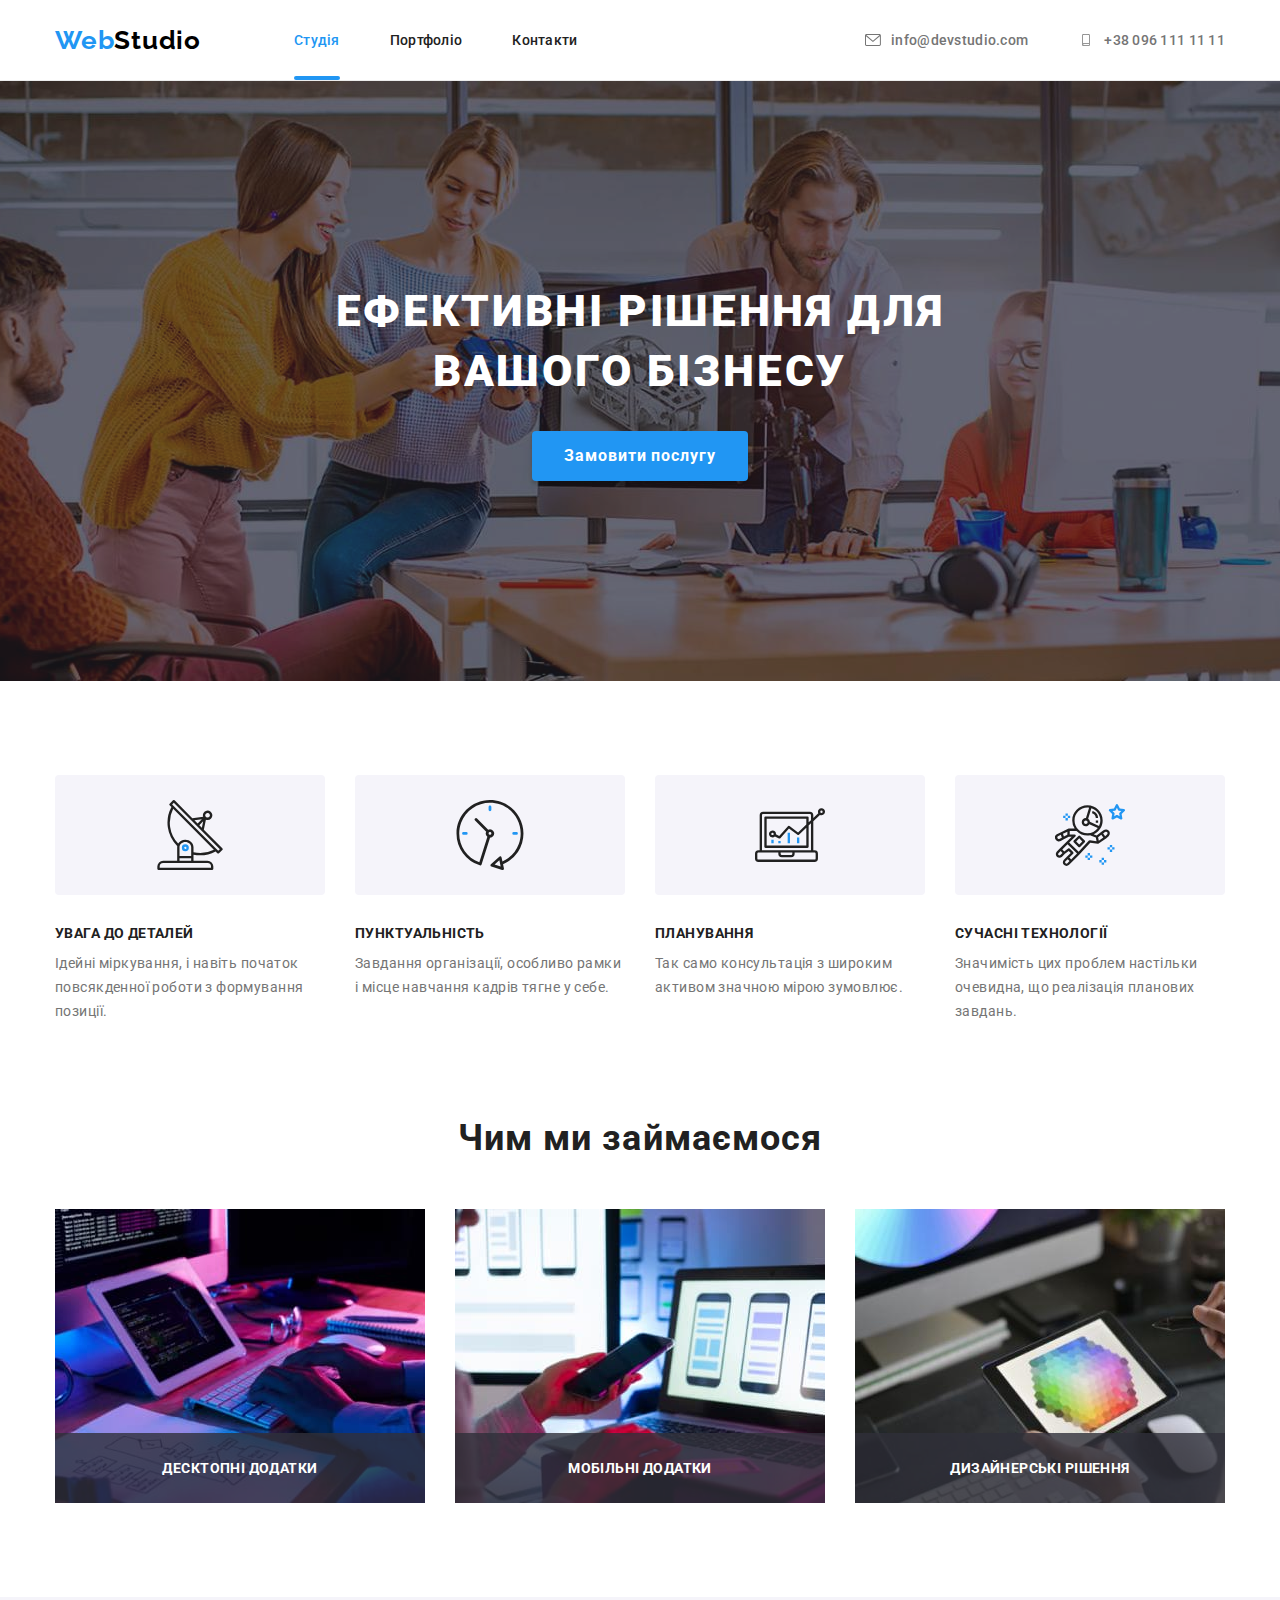
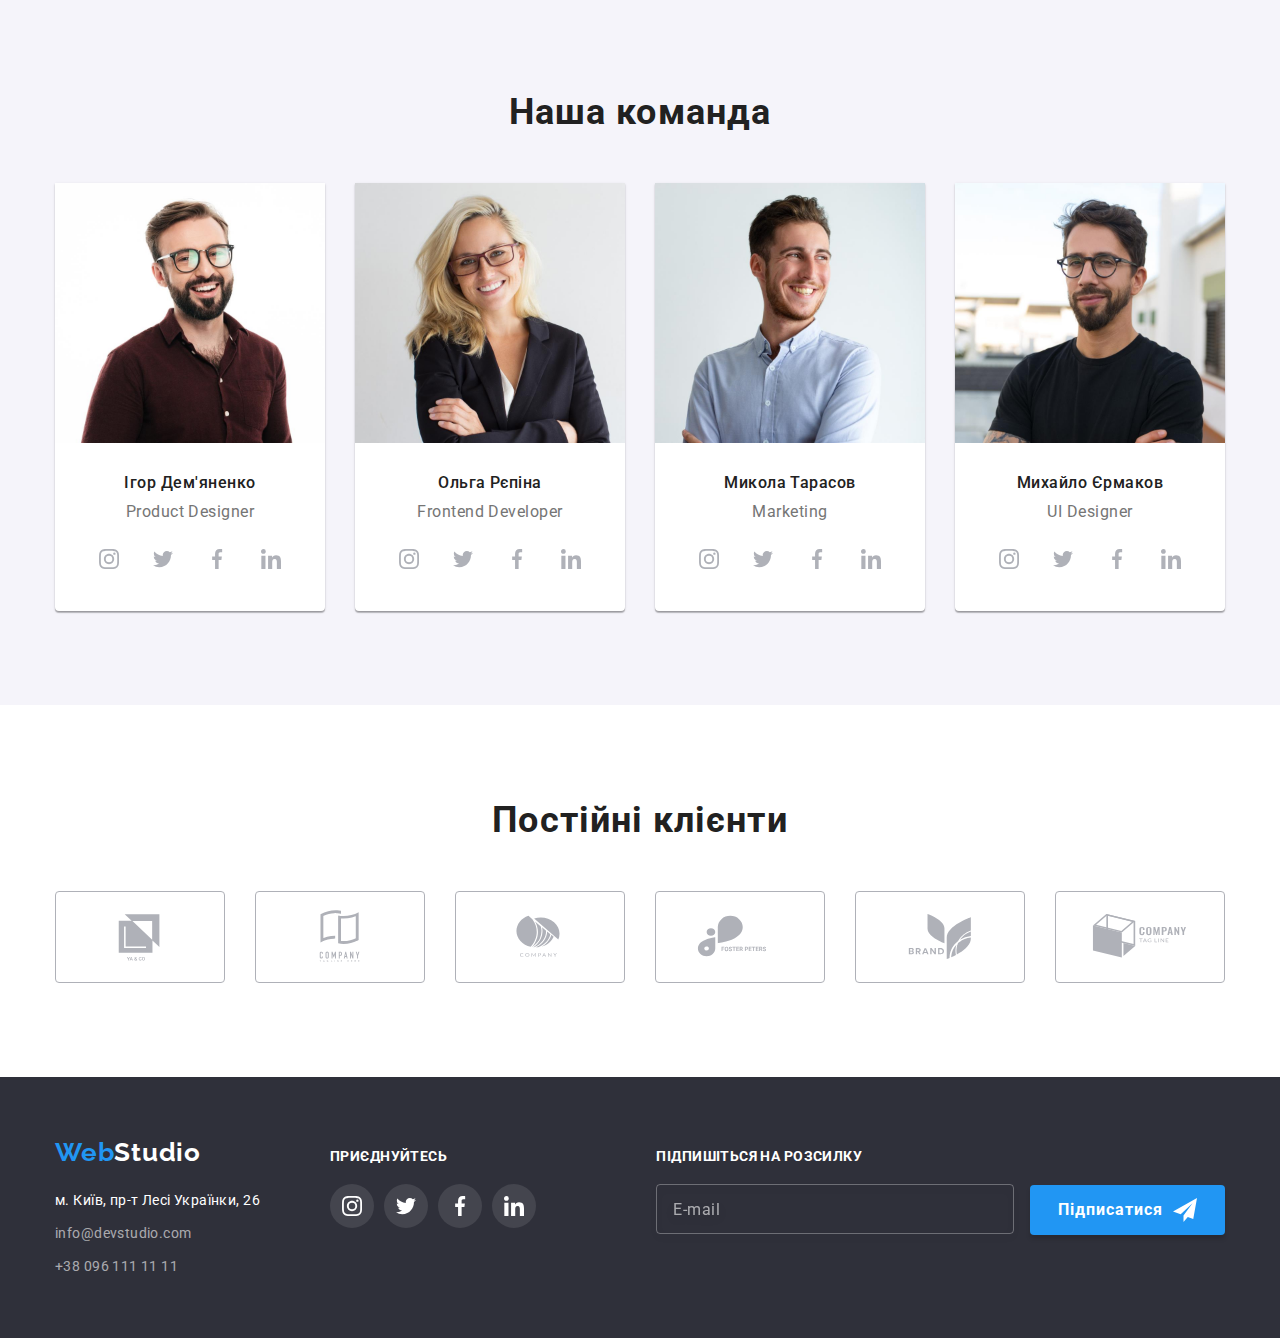
==== commit 18d78516: "fixed bugs" ====
--- a/index.html
+++ b/index.html
@@ -598,7 +598,7 @@
     <div class="backdrop is-hidden" data-modal>
       <div class="modal">
         <button class="close-btn" type="button" data-modal-close>
-          <svg class="close-window" width="30" height="30">
+          <svg class="close-window" width="18" height="18">
             <use href="./images/icons.svg#icon-close-black"></use>
           </svg>
         </button>
--- a/css/styles.css
+++ b/css/styles.css
@@ -686,13 +686,10 @@
   color: var(--light-txt-cl);
 }
 
-.footer-email-label {
-  margin-right: 12px;
-}
-
 .footer-email-input {
   width: 358px;
   height: 50px;
+  padding-left: 16px;
 
   border: 1px solid rgba(255, 255, 255, 0.3);
   filter: drop-shadow(0px 4px 4px rgba(0, 0, 0, 0.15));
@@ -725,6 +722,7 @@
   padding: 10px 62px 10px 28px;
   margin: 0;
   height: 50px;
+  margin-left: 12px;
 
   font-weight: 700;
   font-size: 16px;
@@ -847,7 +845,7 @@
 }
 
 .register-form-group {
-  margin-bottom: 10px;
+  margin-bottom: 20px;
 }
 
 .register-form-field {
